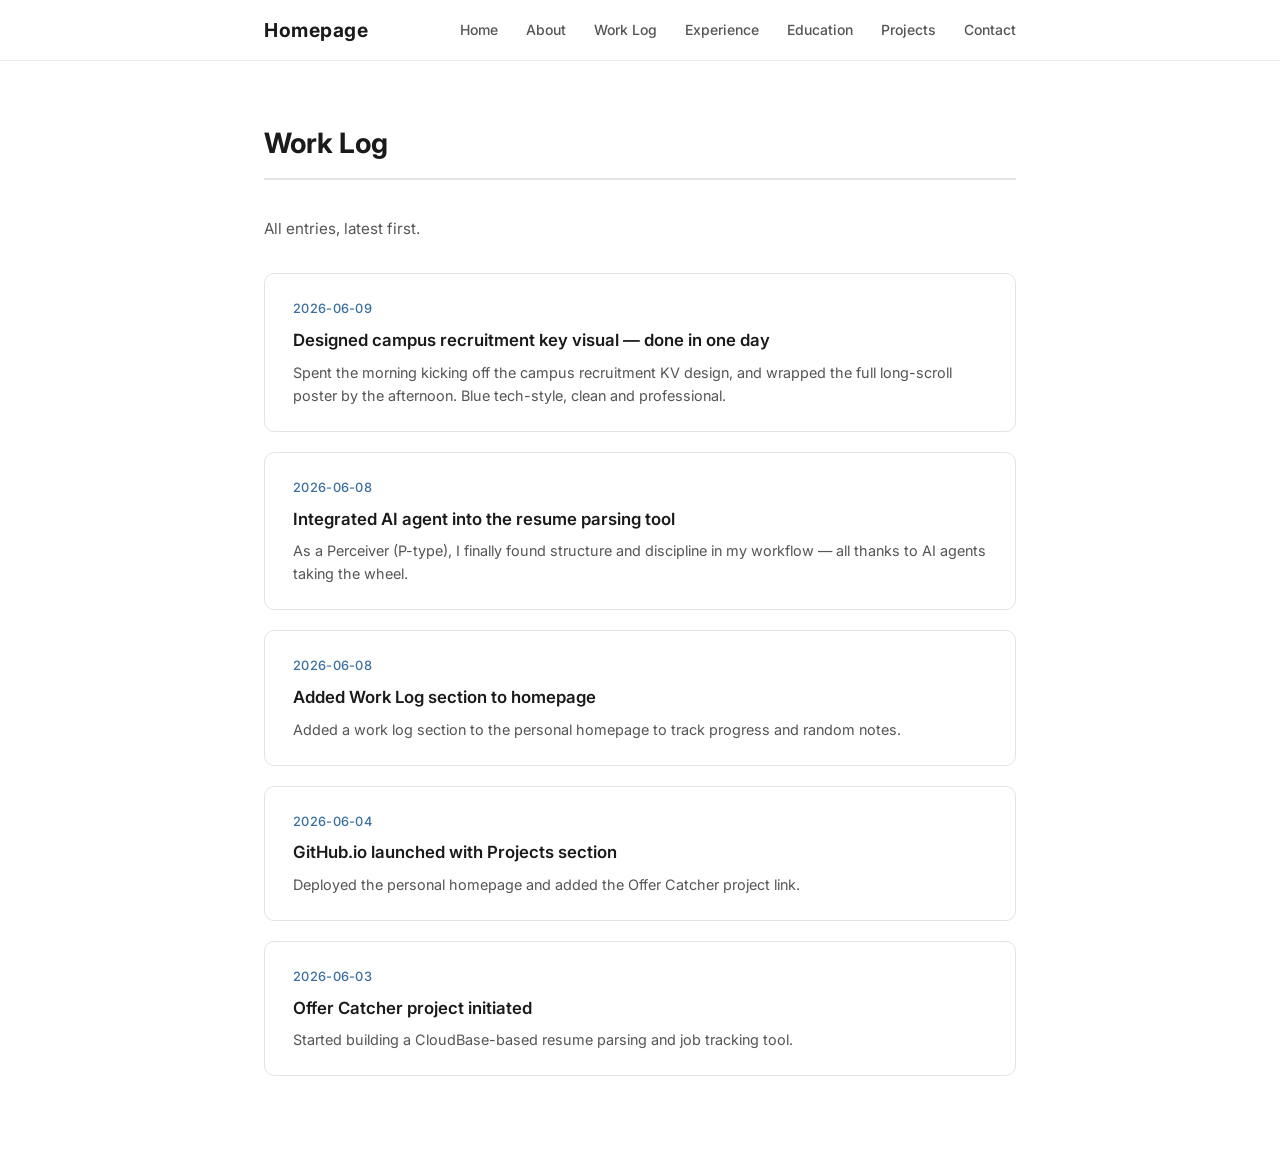
==== work-log.html @ ce0e75bb "feat: truncate Work Log to 3 entries, add View All link and full log page" ====
<!DOCTYPE html>
<html lang="en">
<head>
  <meta charset="UTF-8" />
  <meta name="viewport" content="width=device-width, initial-scale=1.0" />
  <title>Work Log — Greyson Wei</title>
  <link rel="stylesheet" href="css/style.css" />
  <link rel="preconnect" href="https://fonts.googleapis.com" />
  <link rel="preconnect" href="https://fonts.gstatic.com" crossorigin />
  <link href="https://fonts.googleapis.com/css2?family=Inter:wght@400;500;600;700&display=swap" rel="stylesheet" />
</head>
<body>

  <nav id="navbar">
    <div class="nav-container">
      <a href="index.html" class="nav-logo">Homepage</a>
      <ul class="nav-links" id="nav-links">
        <li><a href="index.html#home">Home</a></li>
        <li><a href="index.html#about">About</a></li>
        <li><a href="index.html#work-log">Work Log</a></li>
        <li><a href="index.html#experience">Experience</a></li>
        <li><a href="index.html#education">Education</a></li>
        <li><a href="index.html#projects">Projects</a></li>
        <li><a href="index.html#contact">Contact</a></li>
      </ul>
    </div>
  </nav>

  <section class="section" style="padding-top: 120px;">
    <div class="container">
      <h1 class="section-title">Work Log</h1>
      <p style="color:#555;margin-bottom:32px;font-size:0.95rem;">All entries, latest first.</p>
      <div class="log-list">
        <article class="log-item">
          <time class="log-date">2026-06-09</time>
          <h3 class="log-title">Designed campus recruitment key visual — done in one day</h3>
          <p class="log-excerpt">Spent the morning kicking off the campus recruitment KV design, and wrapped the full long-scroll poster by the afternoon. Blue tech-style, clean and professional.</p>
        </article>
        <article class="log-item">
          <time class="log-date">2026-06-08</time>
          <h3 class="log-title">Integrated AI agent into the resume parsing tool</h3>
          <p class="log-excerpt">As a Perceiver (P-type), I finally found structure and discipline in my workflow — all thanks to AI agents taking the wheel.</p>
        </article>
        <article class="log-item">
          <time class="log-date">2026-06-08</time>
          <h3 class="log-title">Added Work Log section to homepage</h3>
          <p class="log-excerpt">Added a work log section to the personal homepage to track progress and random notes.</p>
        </article>
        <article class="log-item">
          <time class="log-date">2026-06-04</time>
          <h3 class="log-title">GitHub.io launched with Projects section</h3>
          <p class="log-excerpt">Deployed the personal homepage and added the Offer Catcher project link.</p>
        </article>
        <article class="log-item">
          <time class="log-date">2026-06-03</time>
          <h3 class="log-title">Offer Catcher project initiated</h3>
          <p class="log-excerpt">Started building a CloudBase-based resume parsing and job tracking tool.</p>
        </article>
      </div>
    </div>
  </section>

</body>
</html>
---- css/style.css ----
/* ===== Reset & Base ===== */
*,
*::before,
*::after {
  margin: 0;
  padding: 0;
  box-sizing: border-box;
}

html {
  scroll-behavior: smooth;
  scroll-padding-top: 72px;
}

body {
  font-family: 'Inter', -apple-system, BlinkMacSystemFont, 'Segoe UI', Roboto, sans-serif;
  font-size: 16px;
  line-height: 1.7;
  color: #333;
  background: #fff;
  -webkit-font-smoothing: antialiased;
}

a {
  color: #3b6fa0;
  text-decoration: none;
  transition: color 0.2s;
}

a:hover {
  color: #1a4d7a;
}

img {
  max-width: 100%;
  display: block;
}

ul {
  list-style: none;
}

/* ===== Layout ===== */
.container {
  max-width: 800px;
  margin: 0 auto;
  padding: 0 24px;
}

.section {
  padding: 80px 0;
}

.section-alt {
  background: #f8f9fb;
}

.section-title {
  font-size: 1.75rem;
  font-weight: 700;
  color: #1a1a1a;
  margin-bottom: 36px;
  padding-bottom: 10px;
  border-bottom: 2px solid #e0e4e8;
}

/* ===== Navigation ===== */
#navbar {
  position: fixed;
  top: 0;
  left: 0;
  width: 100%;
  z-index: 1000;
  background: rgba(255, 255, 255, 0.95);
  backdrop-filter: blur(8px);
  -webkit-backdrop-filter: blur(8px);
  border-bottom: 1px solid #e8eaed;
  transition: box-shadow 0.3s;
}

#navbar.scrolled {
  box-shadow: 0 2px 12px rgba(0, 0, 0, 0.06);
}

.nav-container {
  max-width: 800px;
  margin: 0 auto;
  padding: 0 24px;
  display: flex;
  align-items: center;
  justify-content: space-between;
  height: 60px;
}

.nav-logo {
  font-weight: 700;
  font-size: 1.2rem;
  color: #1a1a1a;
  letter-spacing: 0.5px;
}

.nav-links {
  display: flex;
  gap: 28px;
}

.nav-links a {
  font-size: 0.875rem;
  font-weight: 500;
  color: #555;
  transition: color 0.2s;
  position: relative;
}

.nav-links a::after {
  content: '';
  position: absolute;
  bottom: -4px;
  left: 0;
  width: 0;
  height: 2px;
  background: #3b6fa0;
  transition: width 0.25s;
}

.nav-links a:hover,
.nav-links a.active {
  color: #3b6fa0;
}

.nav-links a:hover::after,
.nav-links a.active::after {
  width: 100%;
}

/* Hamburger */
.hamburger {
  display: none;
  flex-direction: column;
  gap: 5px;
  background: none;
  border: none;
  cursor: pointer;
  padding: 4px;
}

.hamburger span {
  display: block;
  width: 22px;
  height: 2px;
  background: #333;
  border-radius: 2px;
  transition: all 0.3s;
}

.hamburger.open span:nth-child(1) {
  transform: translateY(7px) rotate(45deg);
}

.hamburger.open span:nth-child(2) {
  opacity: 0;
}

.hamburger.open span:nth-child(3) {
  transform: translateY(-7px) rotate(-45deg);
}

/* ===== Hero ===== */
.hero {
  padding-top: 140px;
  padding-bottom: 80px;
  background: linear-gradient(180deg, #f8f9fb 0%, #fff 100%);
}

.hero-body {
  display: flex;
  align-items: center;
  gap: 48px;
}

.hero-left {
  flex-shrink: 0;
}

.hero-photo {
  width: 180px;
  height: 240px;
  border-radius: 12px;
  object-fit: cover;
  border: 4px solid #e0e4e8;
  background: #e0e4e8;
  box-shadow: 0 4px 16px rgba(0, 0, 0, 0.08);
}

.hero-right {
  text-align: left;
}

.hero h1 {
  font-size: 2.5rem;
  font-weight: 700;
  color: #1a1a1a;
  margin-bottom: 8px;
}

.hero-tagline {
  font-size: 1.1rem;
  color: #555;
  margin-bottom: 4px;
}

.hero-location {
  font-size: 0.9rem;
  color: #888;
  margin-bottom: 24px;
}

.hero-links {
  display: flex;
  gap: 20px;
  flex-wrap: wrap;
}

.hero-links a {
  display: inline-flex;
  align-items: center;
  gap: 8px;
  padding: 8px 18px;
  border: 1px solid #d0d5db;
  border-radius: 8px;
  font-size: 0.875rem;
  font-weight: 500;
  color: #444;
  transition: all 0.2s;
}

.hero-links a:hover {
  border-color: #3b6fa0;
  color: #3b6fa0;
  background: #f0f5fa;
}

.hero-links svg {
  flex-shrink: 0;
}

/* ===== About ===== */
.about-content p {
  margin-bottom: 16px;
  color: #444;
}

.timeline-advisor {
  font-size: 0.9rem;
  color: #555;
  margin-bottom: 8px;
}

.timeline-advisor a {
  font-weight: 500;
}

.about-content strong {
  color: #1a1a1a;
}

/* ===== Timeline ===== */
.timeline {
  position: relative;
  padding-left: 32px;
}

.timeline::before {
  content: '';
  position: absolute;
  left: 7px;
  top: 8px;
  bottom: 8px;
  width: 2px;
  background: #d0d5db;
}

.timeline-item {
  position: relative;
  margin-bottom: 40px;
}

.timeline-item:last-child {
  margin-bottom: 0;
}

.timeline-marker {
  position: absolute;
  left: -32px;
  top: 8px;
  width: 14px;
  height: 14px;
  border-radius: 50%;
  background: #fff;
  border: 3px solid #3b6fa0;
  z-index: 1;
}

.timeline-content h3 {
  font-size: 1.15rem;
  font-weight: 600;
  color: #1a1a1a;
  margin-bottom: 2px;
}

.timeline-sub {
  font-size: 0.9rem;
  color: #777;
  margin-bottom: 2px;
}

.timeline-date {
  font-size: 0.85rem;
  font-weight: 600;
  color: #3b6fa0;
  margin-bottom: 10px;
}

.timeline-degree {
  font-size: 0.9rem;
  font-weight: 500;
  color: #555;
  margin-bottom: 8px;
}

.timeline-details {
  list-style: disc;
  padding-left: 20px;
}

.timeline-details li {
  font-size: 0.9rem;
  color: #555;
  margin-bottom: 6px;
  line-height: 1.6;
}

.timeline-details li:last-child {
  margin-bottom: 0;
}

/* ===== Skills ===== */
.skills-grid {
  display: grid;
  grid-template-columns: repeat(auto-fit, minmax(220px, 1fr));
  gap: 20px;
}

.skill-card {
  background: #fff;
  border: 1px solid #e0e4e8;
  border-radius: 10px;
  padding: 24px;
  transition: box-shadow 0.2s, transform 0.2s;
}

.skill-card:hover {
  box-shadow: 0 4px 16px rgba(0, 0, 0, 0.06);
  transform: translateY(-2px);
}

.skill-card h3 {
  font-size: 1rem;
  font-weight: 600;
  color: #1a1a1a;
  margin-bottom: 8px;
}

.skill-card p {
  font-size: 0.9rem;
  color: #555;
}

/* ===== Projects ===== */
.projects-grid {
  display: grid;
  grid-template-columns: repeat(auto-fit, minmax(280px, 1fr));
  gap: 20px;
}

.project-card {
  display: flex;
  flex-direction: column;
  align-items: flex-start;
  background: #fff;
  border: 1px solid #e0e4e8;
  border-radius: 10px;
  padding: 28px;
  color: #444;
  text-decoration: none;
  transition: box-shadow 0.2s, transform 0.2s, border-color 0.2s;
}

.project-card:hover {
  box-shadow: 0 4px 16px rgba(0, 0, 0, 0.06);
  transform: translateY(-2px);
  border-color: #3b6fa0;
}

.project-card-icon {
  margin-bottom: 16px;
}

.project-card-thumb {
  width: 100%;
  height: 160px;
  overflow: hidden;
  border-radius: 8px;
  margin-bottom: 16px;
}

.project-card-thumb img {
  width: 100%;
  height: 100%;
  object-fit: cover;
  object-position: top center;
  transition: transform 0.3s;
}

.project-card:hover .project-card-thumb img {
  transform: scale(1.03);
}

.project-card h3 {
  font-size: 1.1rem;
  font-weight: 600;
  color: #1a1a1a;
  margin-bottom: 8px;
}

.project-card p {
  font-size: 0.9rem;
  color: #555;
  margin-bottom: 16px;
  line-height: 1.5;
}

.project-link {
  font-size: 0.85rem;
  font-weight: 500;
  color: #3b6fa0;
  transition: gap 0.2s;
}

.project-card:hover .project-link {
  color: #1a4d7a;
}

/* ===== Work Log ===== */
.log-list {
  display: flex;
  flex-direction: column;
  gap: 20px;
}

.log-item {
  padding: 24px 28px;
  border: 1px solid #e0e4e8;
  border-radius: 10px;
  background: #fff;
  transition: box-shadow 0.2s, border-color 0.2s;
}

.log-item:hover {
  box-shadow: 0 4px 16px rgba(0, 0, 0, 0.06);
  border-color: #3b6fa0;
}

.log-date {
  display: block;
  font-size: 0.8rem;
  font-weight: 500;
  color: #3b6fa0;
  margin-bottom: 6px;
  letter-spacing: 0.3px;
}

.log-title {
  font-size: 1.05rem;
  font-weight: 600;
  color: #1a1a1a;
  margin-bottom: 6px;
}

.log-title a {
  color: inherit;
}

.log-title a:hover {
  color: #3b6fa0;
}

.log-excerpt {
  font-size: 0.9rem;
  color: #555;
  line-height: 1.6;
  margin: 0;
}

.log-view-all {
  display: inline-block;
  margin-top: 20px;
  font-size: 0.9rem;
  font-weight: 500;
  color: #3b6fa0;
  text-decoration: none;
  transition: color 0.2s, gap 0.2s;
}

.log-view-all:hover {
  color: #1a4d7a;
}

/* ===== Contact ===== */
.contact-info p {
  display: flex;
  align-items: center;
  gap: 12px;
  margin-bottom: 14px;
  font-size: 0.95rem;
  color: #555;
}

.contact-info svg {
  flex-shrink: 0;
  color: #3b6fa0;
}

/* ===== Footer ===== */
footer {
  padding: 32px 0;
  text-align: center;
  border-top: 1px solid #e8eaed;
  color: #999;
  font-size: 0.85rem;
}

/* ===== Responsive ===== */
@media (max-width: 640px) {
  .hamburger {
    display: flex;
  }

  .nav-links {
    position: fixed;
    top: 60px;
    left: 0;
    width: 100%;
    background: rgba(255, 255, 255, 0.98);
    backdrop-filter: blur(8px);
    -webkit-backdrop-filter: blur(8px);
    flex-direction: column;
    align-items: center;
    padding: 20px 0;
    gap: 16px;
    border-bottom: 1px solid #e8eaed;
    transform: translateY(-100%);
    opacity: 0;
    pointer-events: none;
    transition: transform 0.3s, opacity 0.3s;
  }

  .nav-links.open {
    transform: translateY(0);
    opacity: 1;
    pointer-events: all;
  }

  .hero {
    padding-top: 120px;
    padding-bottom: 60px;
  }

  .hero-body {
    flex-direction: column;
    align-items: center;
    gap: 24px;
  }

  .hero-right {
    text-align: center;
  }

  .hero h1 {
    font-size: 1.8rem;
  }

  .hero-photo {
    width: 140px;
    height: 185px;
  }

  .hero-links {
    justify-content: center;
  }

  .section {
    padding: 56px 0;
  }

  .section-title {
    font-size: 1.4rem;
  }

  .skills-grid {
    grid-template-columns: 1fr;
  }
}
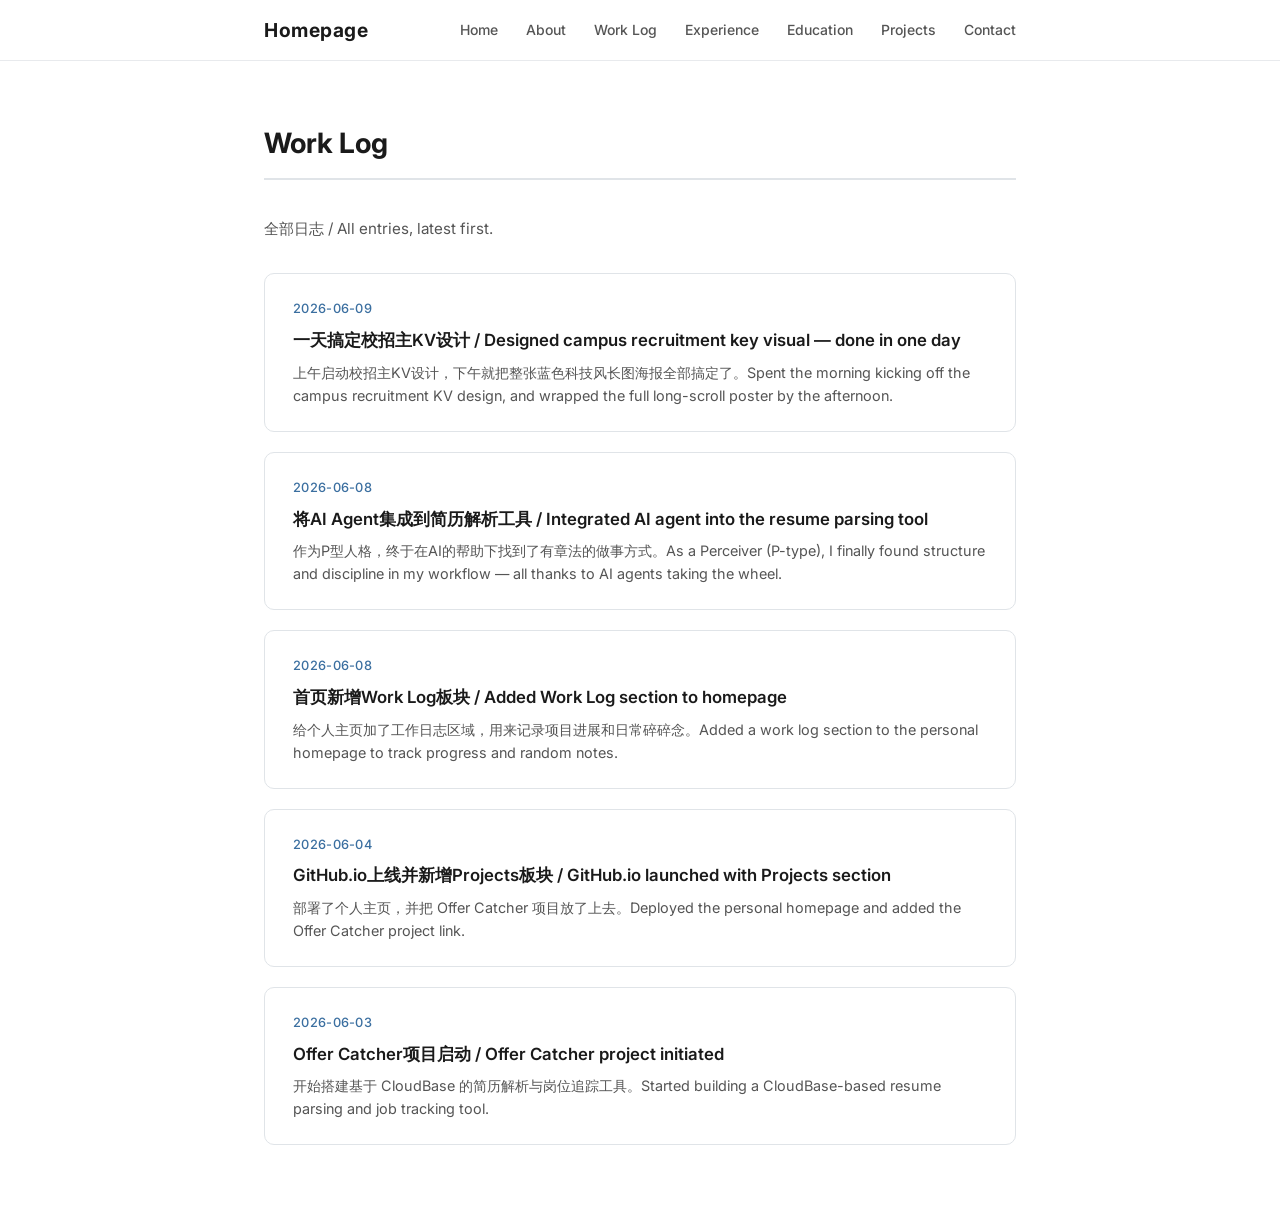
==== commit 5cd6965d: "feat: make Work Log bilingual (Chinese + English)" ====
--- a/work-log.html
+++ b/work-log.html
@@ -1,5 +1,5 @@
 <!DOCTYPE html>
-<html lang="en">
+<html lang="zh-CN">
 <head>
   <meta charset="UTF-8" />
   <meta name="viewport" content="width=device-width, initial-scale=1.0" />
@@ -29,32 +29,32 @@
   <section class="section" style="padding-top: 120px;">
     <div class="container">
       <h1 class="section-title">Work Log</h1>
-      <p style="color:#555;margin-bottom:32px;font-size:0.95rem;">All entries, latest first.</p>
+      <p style="color:#555;margin-bottom:32px;font-size:0.95rem;">全部日志 / All entries, latest first.</p>
       <div class="log-list">
         <article class="log-item">
           <time class="log-date">2026-06-09</time>
-          <h3 class="log-title">Designed campus recruitment key visual — done in one day</h3>
-          <p class="log-excerpt">Spent the morning kicking off the campus recruitment KV design, and wrapped the full long-scroll poster by the afternoon. Blue tech-style, clean and professional.</p>
+          <h3 class="log-title">一天搞定校招主KV设计 / Designed campus recruitment key visual — done in one day</h3>
+          <p class="log-excerpt">上午启动校招主KV设计，下午就把整张蓝色科技风长图海报全部搞定了。Spent the morning kicking off the campus recruitment KV design, and wrapped the full long-scroll poster by the afternoon.</p>
         </article>
         <article class="log-item">
           <time class="log-date">2026-06-08</time>
-          <h3 class="log-title">Integrated AI agent into the resume parsing tool</h3>
-          <p class="log-excerpt">As a Perceiver (P-type), I finally found structure and discipline in my workflow — all thanks to AI agents taking the wheel.</p>
+          <h3 class="log-title">将AI Agent集成到简历解析工具 / Integrated AI agent into the resume parsing tool</h3>
+          <p class="log-excerpt">作为P型人格，终于在AI的帮助下找到了有章法的做事方式。As a Perceiver (P-type), I finally found structure and discipline in my workflow — all thanks to AI agents taking the wheel.</p>
         </article>
         <article class="log-item">
           <time class="log-date">2026-06-08</time>
-          <h3 class="log-title">Added Work Log section to homepage</h3>
-          <p class="log-excerpt">Added a work log section to the personal homepage to track progress and random notes.</p>
+          <h3 class="log-title">首页新增Work Log板块 / Added Work Log section to homepage</h3>
+          <p class="log-excerpt">给个人主页加了工作日志区域，用来记录项目进展和日常碎碎念。Added a work log section to the personal homepage to track progress and random notes.</p>
         </article>
         <article class="log-item">
           <time class="log-date">2026-06-04</time>
-          <h3 class="log-title">GitHub.io launched with Projects section</h3>
-          <p class="log-excerpt">Deployed the personal homepage and added the Offer Catcher project link.</p>
+          <h3 class="log-title">GitHub.io上线并新增Projects板块 / GitHub.io launched with Projects section</h3>
+          <p class="log-excerpt">部署了个人主页，并把 Offer Catcher 项目放了上去。Deployed the personal homepage and added the Offer Catcher project link.</p>
         </article>
         <article class="log-item">
           <time class="log-date">2026-06-03</time>
-          <h3 class="log-title">Offer Catcher project initiated</h3>
-          <p class="log-excerpt">Started building a CloudBase-based resume parsing and job tracking tool.</p>
+          <h3 class="log-title">Offer Catcher项目启动 / Offer Catcher project initiated</h3>
+          <p class="log-excerpt">开始搭建基于 CloudBase 的简历解析与岗位追踪工具。Started building a CloudBase-based resume parsing and job tracking tool.</p>
         </article>
       </div>
     </div>
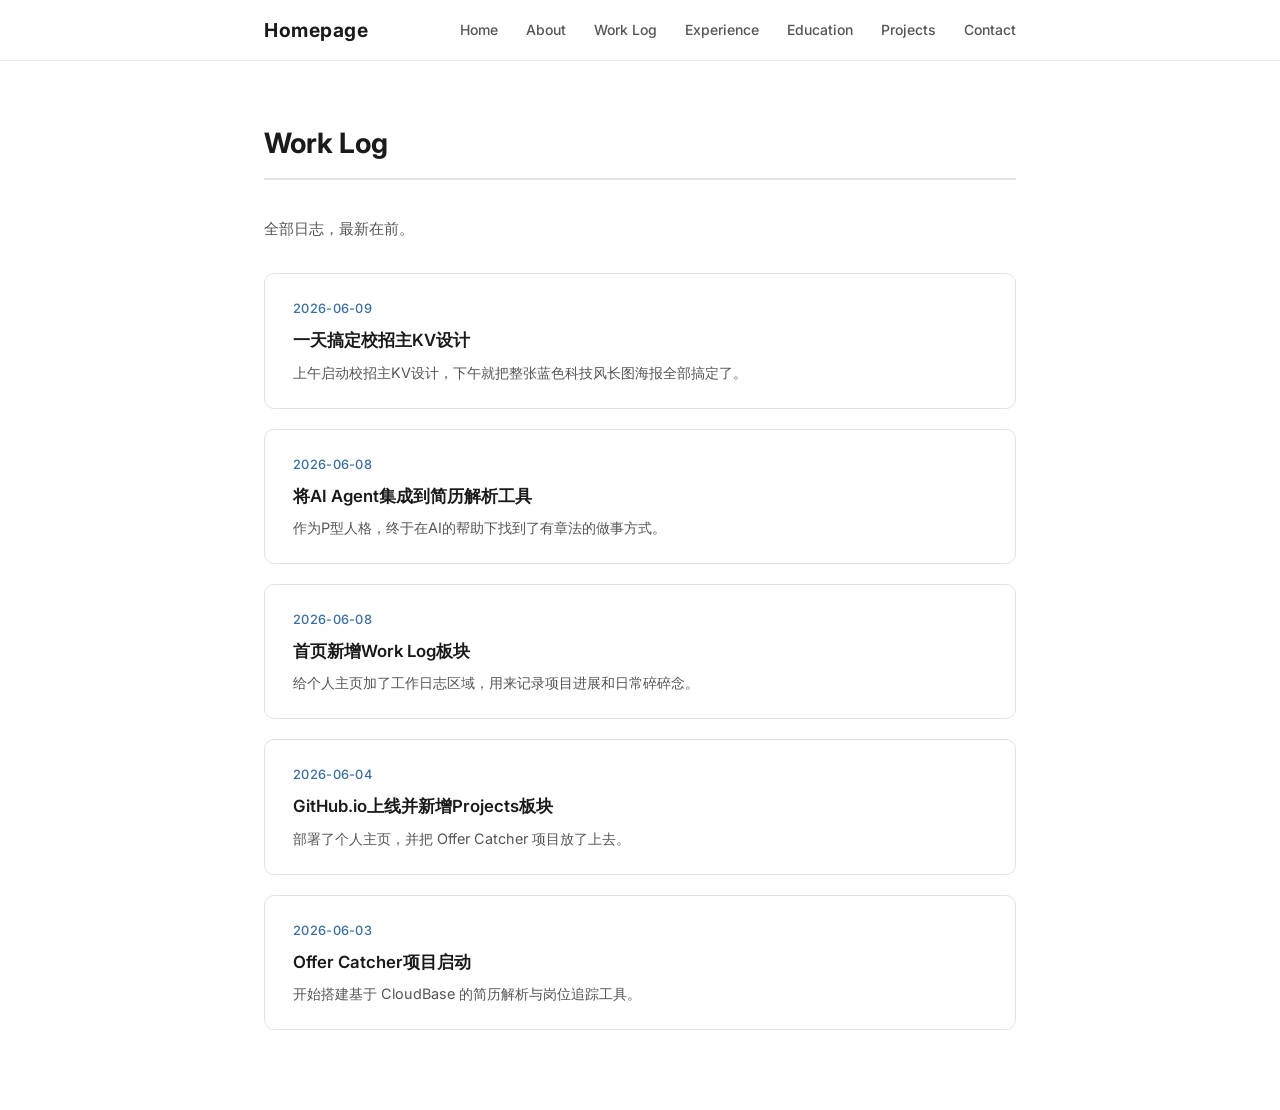
==== commit 6925901b: "feat: switch Work Log to Chinese only" ====
--- a/work-log.html
+++ b/work-log.html
@@ -29,32 +29,32 @@
   <section class="section" style="padding-top: 120px;">
     <div class="container">
       <h1 class="section-title">Work Log</h1>
-      <p style="color:#555;margin-bottom:32px;font-size:0.95rem;">全部日志 / All entries, latest first.</p>
+      <p style="color:#555;margin-bottom:32px;font-size:0.95rem;">全部日志，最新在前。</p>
       <div class="log-list">
         <article class="log-item">
           <time class="log-date">2026-06-09</time>
-          <h3 class="log-title">一天搞定校招主KV设计 / Designed campus recruitment key visual — done in one day</h3>
-          <p class="log-excerpt">上午启动校招主KV设计，下午就把整张蓝色科技风长图海报全部搞定了。Spent the morning kicking off the campus recruitment KV design, and wrapped the full long-scroll poster by the afternoon.</p>
+          <h3 class="log-title">一天搞定校招主KV设计</h3>
+          <p class="log-excerpt">上午启动校招主KV设计，下午就把整张蓝色科技风长图海报全部搞定了。</p>
         </article>
         <article class="log-item">
           <time class="log-date">2026-06-08</time>
-          <h3 class="log-title">将AI Agent集成到简历解析工具 / Integrated AI agent into the resume parsing tool</h3>
-          <p class="log-excerpt">作为P型人格，终于在AI的帮助下找到了有章法的做事方式。As a Perceiver (P-type), I finally found structure and discipline in my workflow — all thanks to AI agents taking the wheel.</p>
+          <h3 class="log-title">将AI Agent集成到简历解析工具</h3>
+          <p class="log-excerpt">作为P型人格，终于在AI的帮助下找到了有章法的做事方式。</p>
         </article>
         <article class="log-item">
           <time class="log-date">2026-06-08</time>
-          <h3 class="log-title">首页新增Work Log板块 / Added Work Log section to homepage</h3>
-          <p class="log-excerpt">给个人主页加了工作日志区域，用来记录项目进展和日常碎碎念。Added a work log section to the personal homepage to track progress and random notes.</p>
+          <h3 class="log-title">首页新增Work Log板块</h3>
+          <p class="log-excerpt">给个人主页加了工作日志区域，用来记录项目进展和日常碎碎念。</p>
         </article>
         <article class="log-item">
           <time class="log-date">2026-06-04</time>
-          <h3 class="log-title">GitHub.io上线并新增Projects板块 / GitHub.io launched with Projects section</h3>
-          <p class="log-excerpt">部署了个人主页，并把 Offer Catcher 项目放了上去。Deployed the personal homepage and added the Offer Catcher project link.</p>
+          <h3 class="log-title">GitHub.io上线并新增Projects板块</h3>
+          <p class="log-excerpt">部署了个人主页，并把 Offer Catcher 项目放了上去。</p>
         </article>
         <article class="log-item">
           <time class="log-date">2026-06-03</time>
-          <h3 class="log-title">Offer Catcher项目启动 / Offer Catcher project initiated</h3>
-          <p class="log-excerpt">开始搭建基于 CloudBase 的简历解析与岗位追踪工具。Started building a CloudBase-based resume parsing and job tracking tool.</p>
+          <h3 class="log-title">Offer Catcher项目启动</h3>
+          <p class="log-excerpt">开始搭建基于 CloudBase 的简历解析与岗位追踪工具。</p>
         </article>
       </div>
     </div>
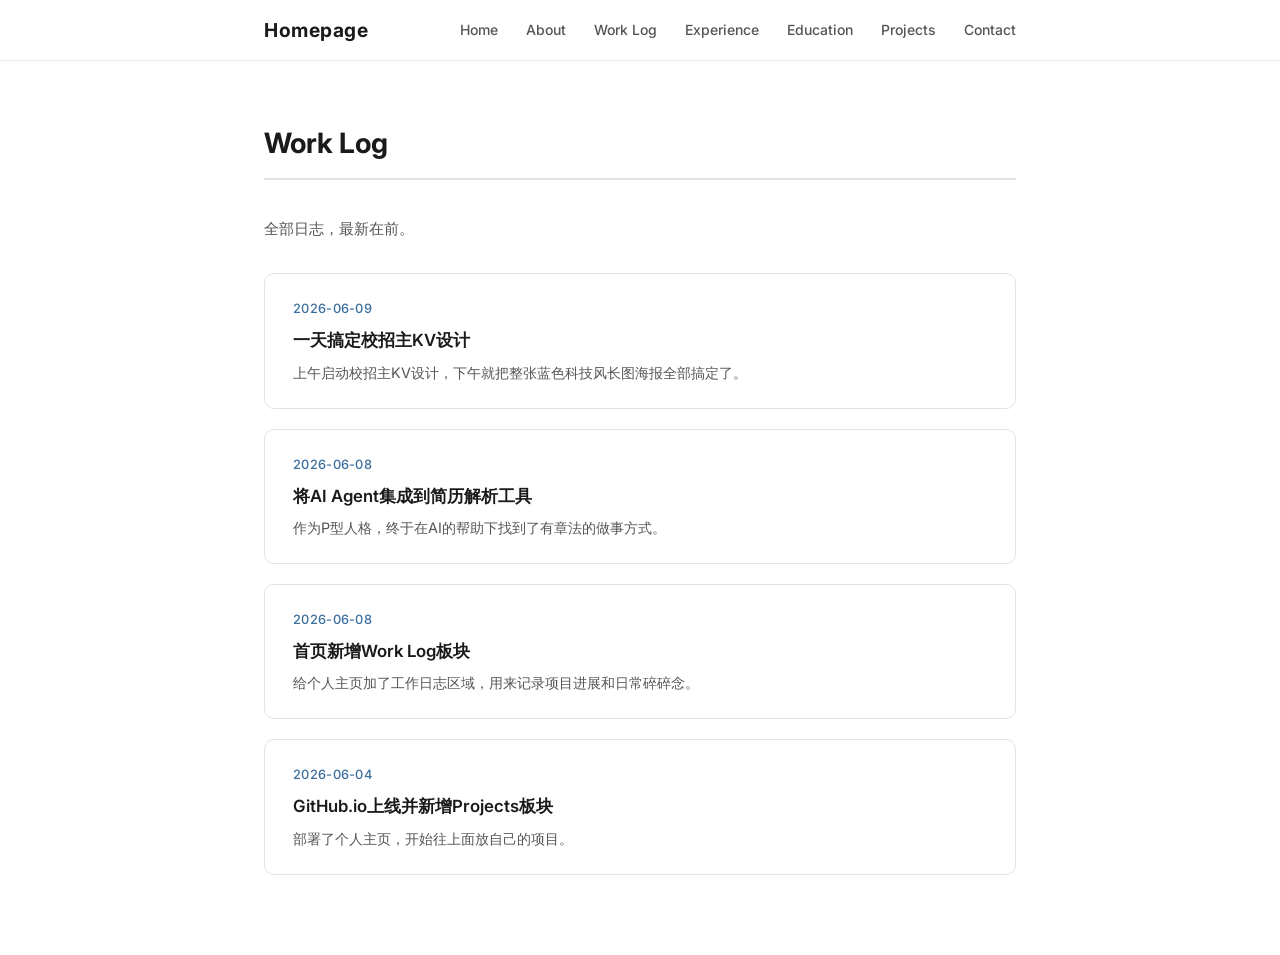
==== commit 80230fc8: "chore: remove Offer Catcher content" ====
--- a/work-log.html
+++ b/work-log.html
@@ -49,12 +49,7 @@
         <article class="log-item">
           <time class="log-date">2026-06-04</time>
           <h3 class="log-title">GitHub.io上线并新增Projects板块</h3>
-          <p class="log-excerpt">部署了个人主页，并把 Offer Catcher 项目放了上去。</p>
-        </article>
-        <article class="log-item">
-          <time class="log-date">2026-06-03</time>
-          <h3 class="log-title">Offer Catcher项目启动</h3>
-          <p class="log-excerpt">开始搭建基于 CloudBase 的简历解析与岗位追踪工具。</p>
+          <p class="log-excerpt">部署了个人主页，开始往上面放自己的项目。</p>
         </article>
       </div>
     </div>
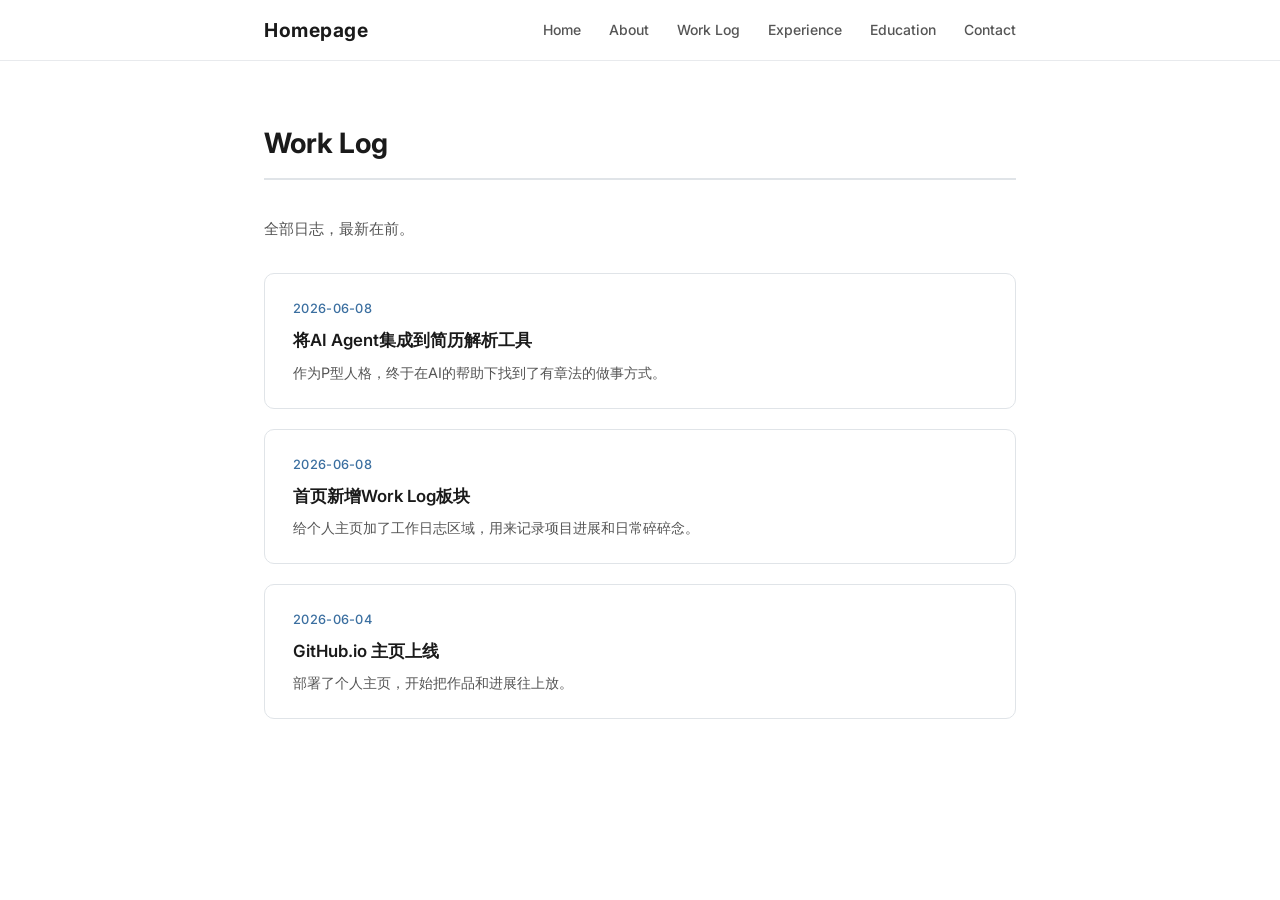
==== commit 5580afa9: "chore: remove all references to previous employer and campus recruitment project - About: drop the '" ====
--- a/work-log.html
+++ b/work-log.html
@@ -20,7 +20,6 @@
         <li><a href="index.html#work-log">Work Log</a></li>
         <li><a href="index.html#experience">Experience</a></li>
         <li><a href="index.html#education">Education</a></li>
-        <li><a href="index.html#projects">Projects</a></li>
         <li><a href="index.html#contact">Contact</a></li>
       </ul>
     </div>
@@ -31,11 +30,6 @@
       <h1 class="section-title">Work Log</h1>
       <p style="color:#555;margin-bottom:32px;font-size:0.95rem;">全部日志，最新在前。</p>
       <div class="log-list">
-        <article class="log-item">
-          <time class="log-date">2026-06-09</time>
-          <h3 class="log-title">一天搞定校招主KV设计</h3>
-          <p class="log-excerpt">上午启动校招主KV设计，下午就把整张蓝色科技风长图海报全部搞定了。</p>
-        </article>
         <article class="log-item">
           <time class="log-date">2026-06-08</time>
           <h3 class="log-title">将AI Agent集成到简历解析工具</h3>
@@ -48,8 +42,8 @@
         </article>
         <article class="log-item">
           <time class="log-date">2026-06-04</time>
-          <h3 class="log-title">GitHub.io上线并新增Projects板块</h3>
-          <p class="log-excerpt">部署了个人主页，开始往上面放自己的项目。</p>
+          <h3 class="log-title">GitHub.io 主页上线</h3>
+          <p class="log-excerpt">部署了个人主页，开始把作品和进展往上放。</p>
         </article>
       </div>
     </div>
--- a/css/style.css
+++ b/css/style.css
@@ -374,81 +374,6 @@
 .skill-card p {
   font-size: 0.9rem;
   color: #555;
-}
-
-/* ===== Projects ===== */
-.projects-grid {
-  display: grid;
-  grid-template-columns: repeat(auto-fit, minmax(280px, 1fr));
-  gap: 20px;
-}
-
-.project-card {
-  display: flex;
-  flex-direction: column;
-  align-items: flex-start;
-  background: #fff;
-  border: 1px solid #e0e4e8;
-  border-radius: 10px;
-  padding: 28px;
-  color: #444;
-  text-decoration: none;
-  transition: box-shadow 0.2s, transform 0.2s, border-color 0.2s;
-}
-
-.project-card:hover {
-  box-shadow: 0 4px 16px rgba(0, 0, 0, 0.06);
-  transform: translateY(-2px);
-  border-color: #3b6fa0;
-}
-
-.project-card-icon {
-  margin-bottom: 16px;
-}
-
-.project-card-thumb {
-  width: 100%;
-  height: 160px;
-  overflow: hidden;
-  border-radius: 8px;
-  margin-bottom: 16px;
-}
-
-.project-card-thumb img {
-  width: 100%;
-  height: 100%;
-  object-fit: cover;
-  object-position: top center;
-  transition: transform 0.3s;
-}
-
-.project-card:hover .project-card-thumb img {
-  transform: scale(1.03);
-}
-
-.project-card h3 {
-  font-size: 1.1rem;
-  font-weight: 600;
-  color: #1a1a1a;
-  margin-bottom: 8px;
-}
-
-.project-card p {
-  font-size: 0.9rem;
-  color: #555;
-  margin-bottom: 16px;
-  line-height: 1.5;
-}
-
-.project-link {
-  font-size: 0.85rem;
-  font-weight: 500;
-  color: #3b6fa0;
-  transition: gap 0.2s;
-}
-
-.project-card:hover .project-link {
-  color: #1a4d7a;
 }
 
 /* ===== Work Log ===== */
